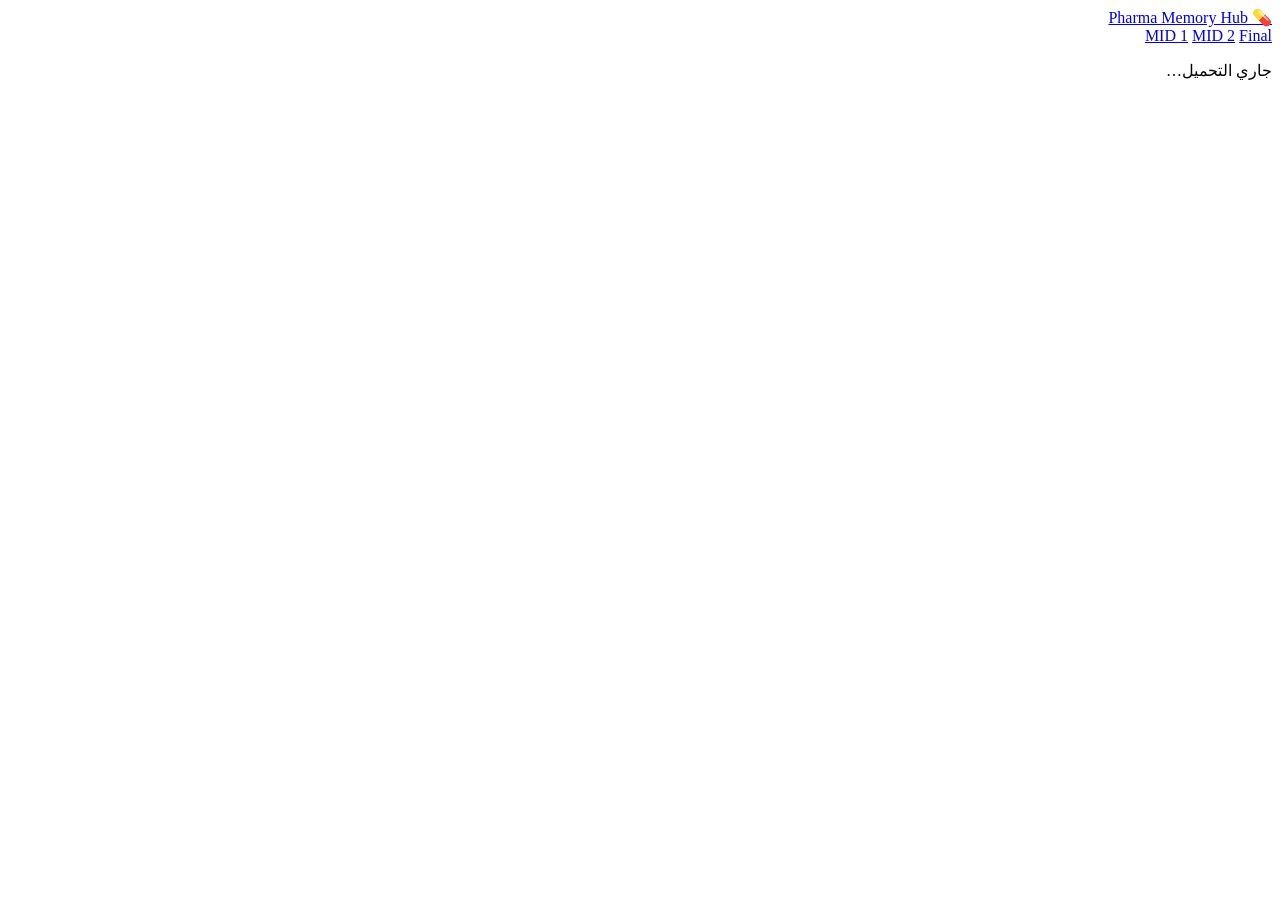
==== lecture.html @ 2d5e548a "Add files via upload git init git add . git commit -m "Initial commit: Pharma Memory Hub" git bra" ====
<!DOCTYPE html>
<html lang="ar" dir="rtl">
<head>
  <meta charset="UTF-8">
  <meta name="viewport" content="width=device-width, initial-scale=1.0">
  <title>محاضرة | Pharma Memory Hub</title>
  <link rel="stylesheet" href="assets/css/styles.css">
</head>
<body>

<!-- NAVBAR -->
<nav class="navbar">
  <a class="navbar-brand" href="index.html">
    <span>💊</span> Pharma Memory Hub
  </a>
  <div class="nav-links">
    <a class="nav-link mid1" href="index.html#mid1">MID 1</a>
    <a class="nav-link mid2" href="index.html#mid2">MID 2</a>
    <a class="nav-link final" href="index.html#final">Final</a>
  </div>
</nav>

<div class="loading" id="loadingState">
  <div class="spinner"></div>
  <p>جاري التحميل…</p>
</div>

<div id="pageContent" style="display:none">
<div class="lecture-page">

  <!-- HEADER -->
  <div class="lecture-header" id="lectureHeader">
    <a class="back-btn" href="index.html">← رجوع للرئيسية</a>
    <h1 id="lectureTitle"></h1>
    <div class="meta" id="lectureMeta"></div>
  </div>

  <!-- SUMMARY -->
  <div class="summary-box" id="summaryBox">
    <h2>📋 ملخص سريع</h2>
    <p id="summaryText"></p>
  </div>

  <!-- KEY DRUGS TABLE -->
  <div class="summary-box" id="keyDrugsBox">
    <h2>💊 الأدوية الرئيسية</h2>
    <table class="key-drugs-table" id="keyDrugsTable">
      <thead>
        <tr><th>الدواء</th><th>الصنف</th><th>ملاحظة</th></tr>
      </thead>
      <tbody id="keyDrugsBody"></tbody>
    </table>
  </div>

  <!-- MODE TABS -->
  <div class="mode-tabs">
    <button class="mode-tab active" data-mode="mnemonics" onclick="switchMode('mnemonics')">
      🧠 ربط ومنمونيكس
    </button>
    <button class="mode-tab" data-mode="flashcards" onclick="switchMode('flashcards')">
      🃏 Flashcards
    </button>
    <button class="mode-tab" data-mode="quiz" onclick="switchMode('quiz')">
      ✅ Quiz MCQ
    </button>
  </div>

  <!-- MNEMONICS MODE -->
  <div id="mode-mnemonics">
    <div id="mnemonicsContainer"></div>
    <div class="empty-state" id="mnemonicsEmpty" style="display:none">
      <div class="icon">🚧</div>
      <p>المنمونيكس لهذه المحاضرة قيد التوليد…</p>
    </div>
  </div>

  <!-- FLASHCARDS MODE -->
  <div id="mode-flashcards" style="display:none">
    <div class="flashcard-progress" id="fcProgress"></div>
    <div class="flashcard-container">
      <div class="flashcard" id="flashcard" onclick="flipCard()">
        <div class="flashcard-face front">
          <div class="face-label">السؤال</div>
          <div class="face-text" id="fcFront"></div>
        </div>
        <div class="flashcard-face back">
          <div class="face-label">الجواب</div>
          <div class="face-text" id="fcBack"></div>
        </div>
      </div>
    </div>
    <p class="flashcard-hint">اضغط على البطاقة لترى الجواب</p>
    <div class="flashcard-controls" id="fcControls" style="display:none">
      <button class="fc-btn again" onclick="rateCard('again')">🔁 مرة ثانية</button>
      <button class="fc-btn good" onclick="rateCard('good')">✅ عرفتها</button>
    </div>
    <div class="empty-state" id="fcDone" style="display:none">
      <div class="icon">🎉</div>
      <p>خلّصت كل البطاقات! أحسنت.</p>
      <button class="quiz-restart-btn" onclick="restartFlashcards()" style="margin-top:16px">إعادة من البداية</button>
    </div>
  </div>

  <!-- QUIZ MODE -->
  <div id="mode-quiz" style="display:none">
    <div class="quiz-container">
      <div class="quiz-progress-bar"><div class="quiz-progress-fill" id="qProgressFill"></div></div>
      <div id="quizMain">
        <div class="quiz-q-num" id="qNum"></div>
        <div class="quiz-question" id="qText"></div>
        <div class="quiz-options" id="qOptions"></div>
        <div class="quiz-explanation" id="qExplanation"></div>
        <button class="quiz-next-btn" id="qNextBtn" onclick="nextQuestion()">التالي ←</button>
      </div>
      <div class="quiz-result" id="quizResult">
        <div class="score" id="quizScore"></div>
        <p id="quizResultText"></p>
        <button class="quiz-restart-btn" onclick="restartQuiz()">🔁 إعادة الكويز</button>
      </div>
      <div class="empty-state" id="quizEmpty" style="display:none">
        <div class="icon">🚧</div>
        <p>الكويز قيد التوليد…</p>
      </div>
    </div>
  </div>

</div><!-- /lecture-page -->
</div><!-- /pageContent -->

<script src="assets/js/flashcards.js"></script>
<script src="assets/js/quiz.js"></script>
<script src="assets/js/lecture.js"></script>
</body>
</html>
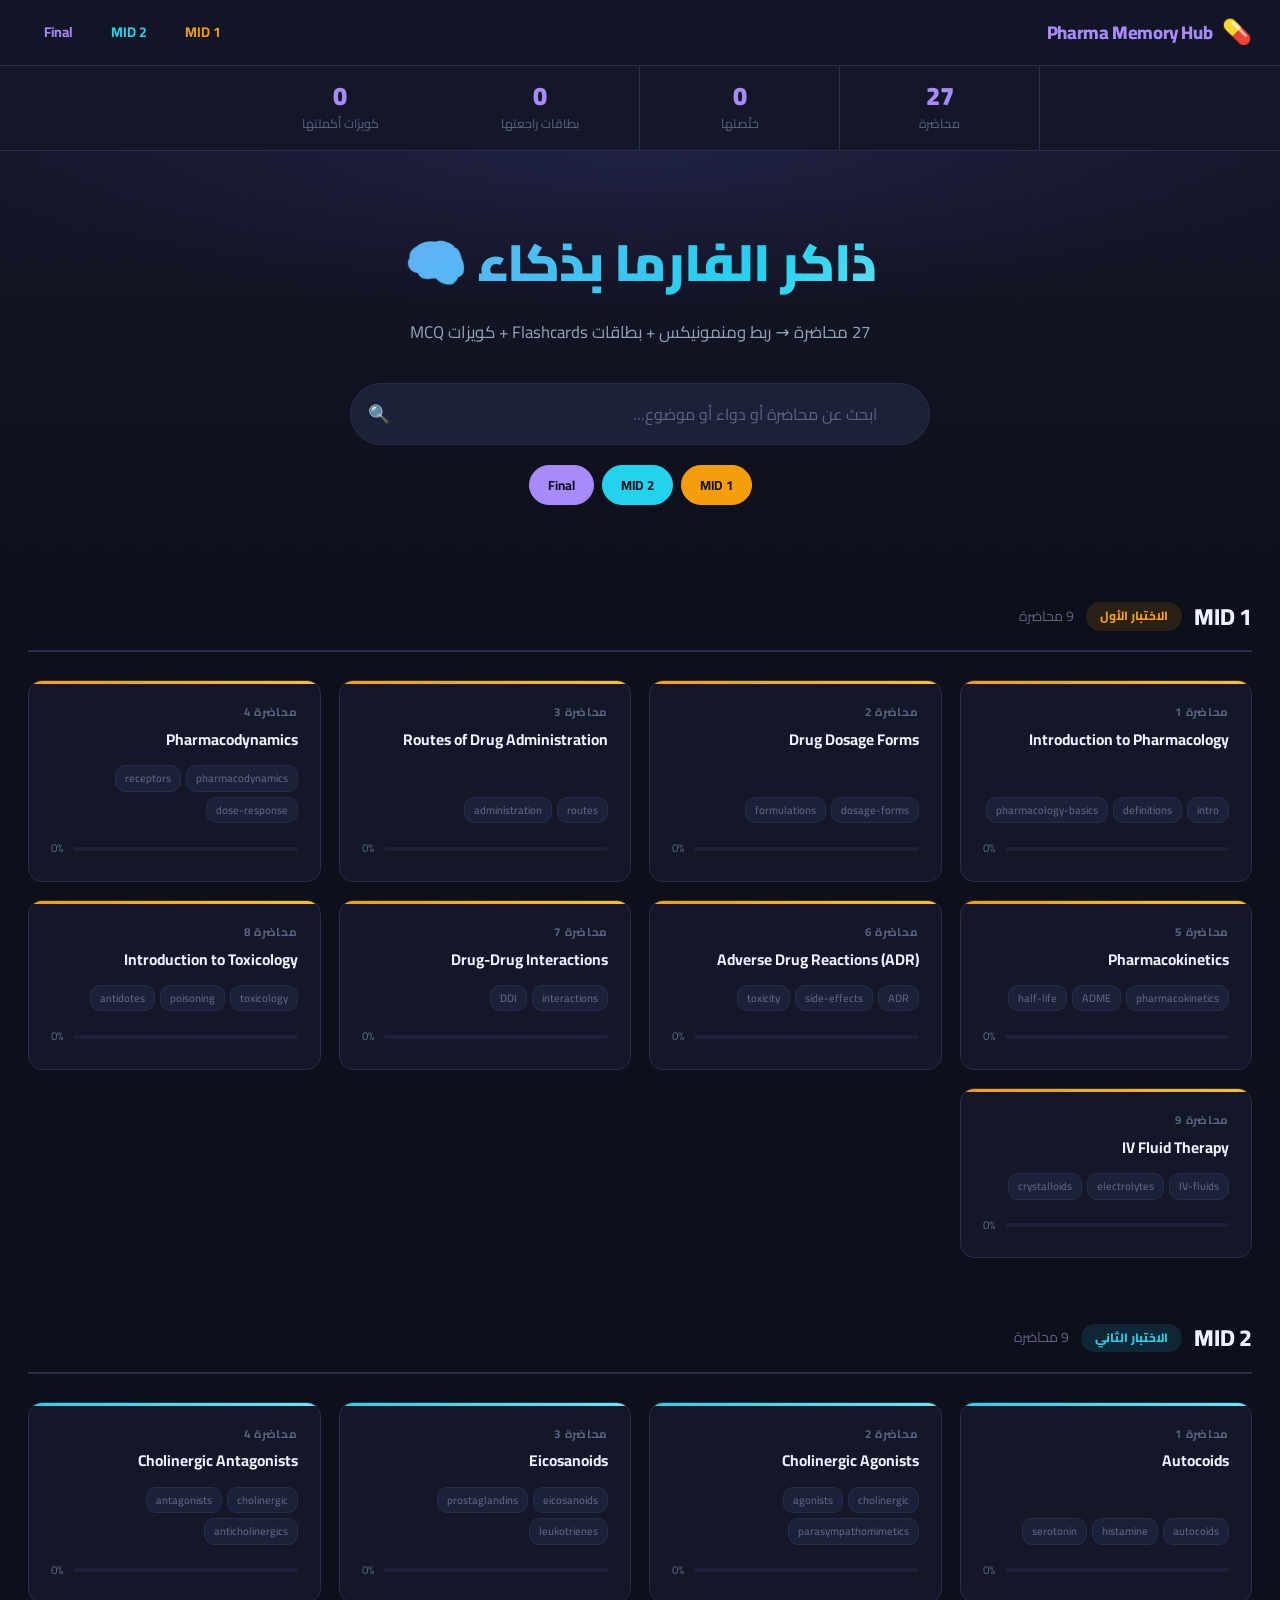
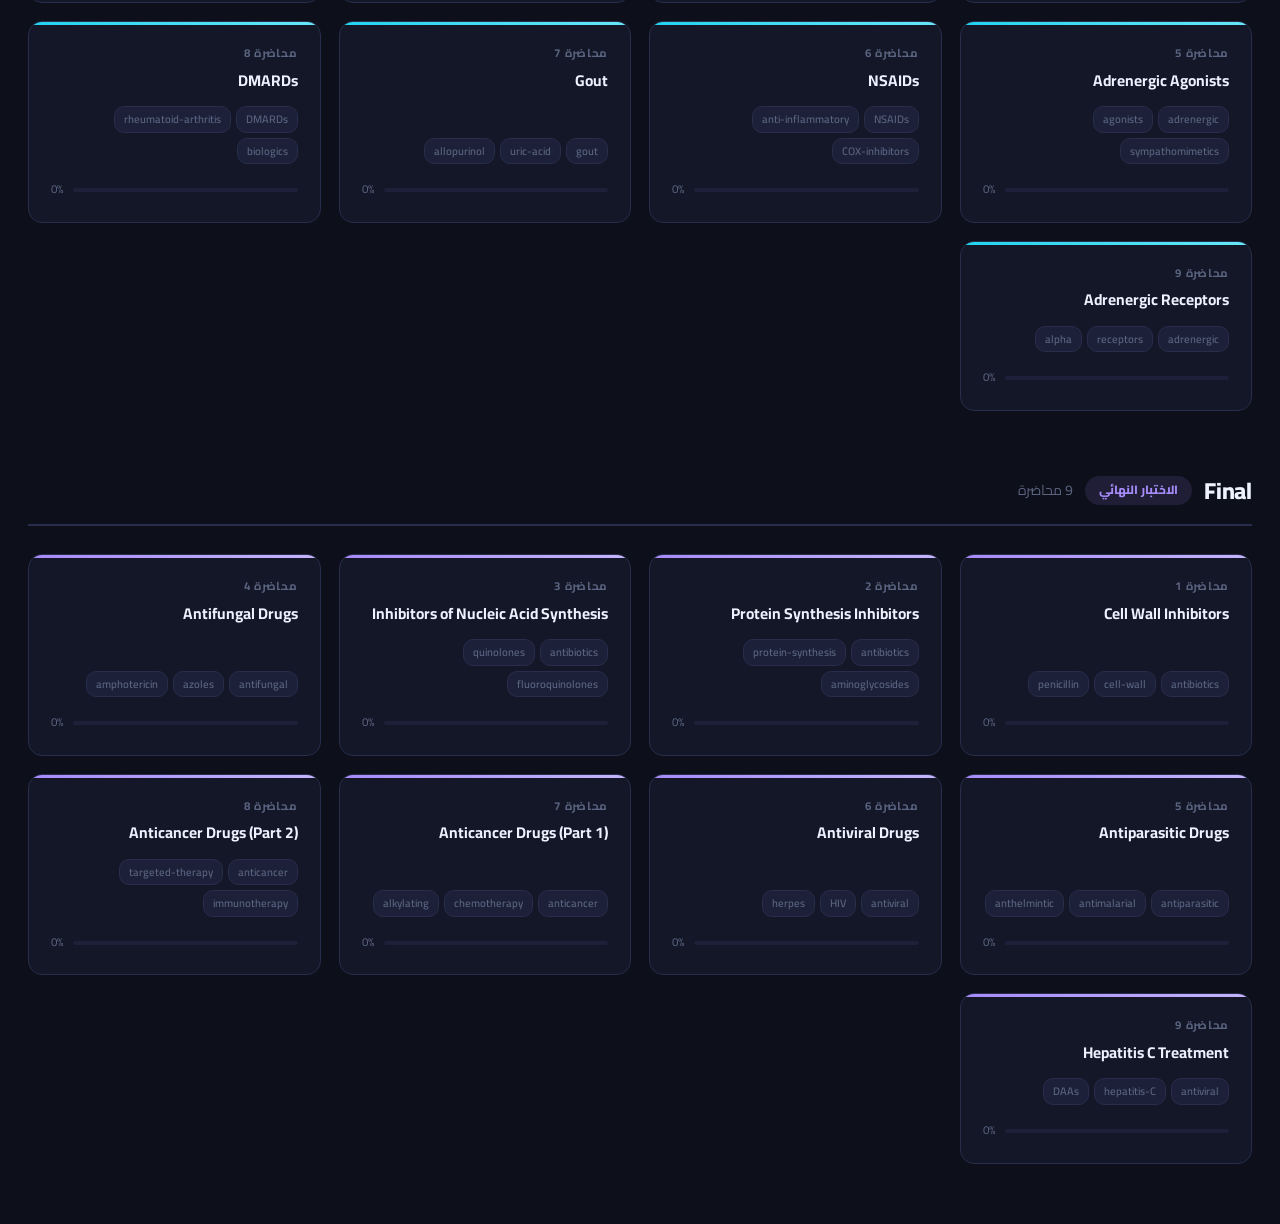
==== commit 7695b631: "improve: overhaul UI styling and UX across all pages - Add Cairo Arabic font + IBM Plex Mono for bet" ====
--- a/lecture.html
+++ b/lecture.html
@@ -4,6 +4,9 @@
   <meta charset="UTF-8">
   <meta name="viewport" content="width=device-width, initial-scale=1.0">
   <title>محاضرة | Pharma Memory Hub</title>
+  <link rel="preconnect" href="https://fonts.googleapis.com">
+  <link rel="preconnect" href="https://fonts.gstatic.com" crossorigin>
+  <link href="https://fonts.googleapis.com/css2?family=Cairo:wght@300;400;600;700;800;900&family=IBM+Plex+Mono:wght@400;600&display=swap" rel="stylesheet">
   <link rel="stylesheet" href="assets/css/styles.css">
 </head>
 <body>
--- a/assets/css/styles.css
+++ b/assets/css/styles.css
@@ -0,0 +1,898 @@
+/* ===== PHARMA MEMORY HUB — Dark Theme ===== */
+@import url('https://fonts.googleapis.com/css2?family=Cairo:wght@300;400;600;700;800;900&family=IBM+Plex+Mono:wght@400;600&display=swap');
+
+:root {
+  --bg:      #0d0f1a;
+  --bg2:     #141728;
+  --bg3:     #1c2038;
+  --border:  #272d4a;
+  --accent:  #6c63ff;
+  --accent2: #a78bfa;
+  --green:   #22c55e;
+  --red:     #ef4444;
+  --yellow:  #f59e0b;
+  --cyan:    #22d3ee;
+  --text:    #eef2ff;
+  --text2:   #94a3b8;
+  --text3:   #5a6480;
+  --mid1:    #f59e0b;
+  --mid2:    #22d3ee;
+  --final:   #a78bfa;
+  --radius:    14px;
+  --radius-sm: 8px;
+  --shadow:    0 8px 32px rgba(0,0,0,0.5);
+  --shadow-sm: 0 2px 12px rgba(0,0,0,0.3);
+  --font: 'Cairo', 'Segoe UI', system-ui, sans-serif;
+  --mono: 'IBM Plex Mono', 'Courier New', monospace;
+}
+
+*, *::before, *::after { box-sizing: border-box; margin: 0; padding: 0; }
+html { scroll-behavior: smooth; }
+
+body {
+  background: var(--bg);
+  color: var(--text);
+  font-family: var(--font);
+  line-height: 1.7;
+  min-height: 100vh;
+}
+
+/* ===== NAVBAR ===== */
+.navbar {
+  background: rgba(20, 23, 40, 0.88);
+  backdrop-filter: blur(16px);
+  -webkit-backdrop-filter: blur(16px);
+  border-bottom: 1px solid var(--border);
+  padding: 0 28px;
+  height: 66px;
+  display: flex;
+  align-items: center;
+  justify-content: space-between;
+  position: sticky;
+  top: 0;
+  z-index: 100;
+}
+
+.navbar-brand {
+  font-size: 1.15rem;
+  font-weight: 800;
+  color: var(--accent2);
+  text-decoration: none;
+  display: flex;
+  align-items: center;
+  gap: 10px;
+  letter-spacing: -0.02em;
+}
+
+.navbar-brand span { font-size: 1.5rem; }
+
+.nav-links { display: flex; gap: 6px; }
+
+.nav-link {
+  padding: 7px 16px;
+  border-radius: 24px;
+  text-decoration: none;
+  font-size: 0.88rem;
+  font-weight: 700;
+  color: var(--text2);
+  transition: all 0.2s;
+}
+
+.nav-link:hover, .nav-link.active { color: var(--text); background: var(--bg3); }
+.nav-link.mid1   { color: var(--mid1); }
+.nav-link.mid2   { color: var(--mid2); }
+.nav-link.final  { color: var(--final); }
+.nav-link.mid1:hover   { background: rgba(245,158,11,0.1); }
+.nav-link.mid2:hover   { background: rgba(34,211,238,0.1); }
+.nav-link.final:hover  { background: rgba(167,139,250,0.1); }
+
+/* ===== STATS BAR ===== */
+.stats-bar {
+  display: flex;
+  justify-content: center;
+  background: var(--bg2);
+  border-bottom: 1px solid var(--border);
+  overflow-x: auto;
+}
+
+.stat-item {
+  text-align: center;
+  padding: 16px 36px;
+  flex: 1;
+  max-width: 200px;
+  border-right: 1px solid var(--border);
+  transition: background 0.2s;
+}
+.stat-item:last-child { border-right: none; }
+.stat-item:hover { background: var(--bg3); }
+
+.stat-item .val {
+  font-size: 1.6rem;
+  font-weight: 900;
+  color: var(--accent2);
+  line-height: 1.1;
+}
+.stat-item .lbl {
+  font-size: 0.78rem;
+  color: var(--text3);
+  margin-top: 3px;
+}
+
+/* ===== HERO ===== */
+.hero {
+  text-align: center;
+  padding: 68px 24px 48px;
+  background:
+    radial-gradient(ellipse 80% 50% at 50% 0%, rgba(108,99,255,0.13) 0%, transparent 70%),
+    linear-gradient(180deg, var(--bg2) 0%, var(--bg) 100%);
+  position: relative;
+  overflow: hidden;
+}
+
+.hero::before {
+  content: '';
+  position: absolute;
+  inset: 0;
+  background-image: radial-gradient(circle, rgba(108,99,255,0.07) 1px, transparent 1px);
+  background-size: 32px 32px;
+  pointer-events: none;
+}
+
+.hero h1 {
+  font-size: clamp(2rem, 4.5vw, 3.2rem);
+  font-weight: 900;
+  background: linear-gradient(135deg, var(--accent2) 0%, var(--cyan) 60%, #fff 100%);
+  -webkit-background-clip: text;
+  -webkit-text-fill-color: transparent;
+  background-clip: text;
+  margin-bottom: 12px;
+  letter-spacing: -0.02em;
+  position: relative;
+}
+
+.hero p {
+  color: var(--text2);
+  font-size: 1.05rem;
+  margin-bottom: 36px;
+  position: relative;
+}
+
+/* ===== SEARCH + FILTER ===== */
+.search-bar {
+  max-width: 580px;
+  margin: 0 auto 20px;
+  position: relative;
+}
+
+.search-bar input {
+  width: 100%;
+  padding: 15px 52px 15px 22px;
+  background: var(--bg3);
+  border: 1.5px solid var(--border);
+  border-radius: 32px;
+  color: var(--text);
+  font-size: 1rem;
+  font-family: var(--font);
+  outline: none;
+  transition: border-color 0.2s, box-shadow 0.2s;
+  direction: rtl;
+}
+
+.search-bar input:focus {
+  border-color: var(--accent);
+  box-shadow: 0 0 0 3px rgba(108,99,255,0.15);
+}
+.search-bar input::placeholder { color: var(--text3); }
+
+.search-bar .search-icon {
+  position: absolute;
+  left: 18px;
+  top: 50%;
+  transform: translateY(-50%);
+  color: var(--text3);
+  font-size: 1.1rem;
+  pointer-events: none;
+}
+
+.filter-row {
+  display: flex;
+  flex-wrap: wrap;
+  gap: 8px;
+  justify-content: center;
+  margin-bottom: 44px;
+  position: relative;
+}
+
+.filter-chip {
+  padding: 7px 18px;
+  border-radius: 24px;
+  border: 1.5px solid var(--border);
+  background: transparent;
+  color: var(--text2);
+  font-size: 0.82rem;
+  font-weight: 700;
+  font-family: var(--font);
+  cursor: pointer;
+  transition: all 0.2s;
+}
+
+.filter-chip:hover { border-color: var(--accent); color: var(--accent2); }
+.filter-chip.active { background: var(--accent); border-color: var(--accent); color: #fff; }
+.filter-chip.exam-mid1  { border-color: var(--mid1); color: var(--mid1); }
+.filter-chip.exam-mid1.active  { background: var(--mid1); color: var(--bg); }
+.filter-chip.exam-mid2  { border-color: var(--mid2); color: var(--mid2); }
+.filter-chip.exam-mid2.active  { background: var(--mid2); color: var(--bg); }
+.filter-chip.exam-final { border-color: var(--final); color: var(--final); }
+.filter-chip.exam-final.active { background: var(--final); color: var(--bg); }
+
+/* ===== SECTIONS ===== */
+.section { padding: 0 28px 60px; max-width: 1280px; margin: 0 auto; }
+
+.section-header {
+  display: flex;
+  align-items: center;
+  gap: 12px;
+  margin-bottom: 28px;
+  padding-bottom: 14px;
+  border-bottom: 2px solid var(--border);
+}
+
+.section-header h2 {
+  font-size: 1.45rem;
+  font-weight: 800;
+  letter-spacing: -0.01em;
+}
+.section-header .exam-badge {
+  padding: 4px 14px;
+  border-radius: 20px;
+  font-size: 0.75rem;
+  font-weight: 800;
+}
+
+.badge-mid1  { background: rgba(245,158,11,0.12);  color: var(--mid1); }
+.badge-mid2  { background: rgba(34,211,238,0.12);  color: var(--mid2); }
+.badge-final { background: rgba(167,139,250,0.12); color: var(--final); }
+
+.section-header .count { margin-left: auto; color: var(--text3); font-size: 0.88rem; }
+
+/* ===== LECTURE GRID ===== */
+.lecture-grid {
+  display: grid;
+  grid-template-columns: repeat(auto-fill, minmax(280px, 1fr));
+  gap: 18px;
+}
+
+.lecture-card {
+  background: var(--bg2);
+  border: 1px solid var(--border);
+  border-radius: var(--radius);
+  padding: 22px;
+  cursor: pointer;
+  text-decoration: none;
+  color: inherit;
+  transition: transform 0.22s, box-shadow 0.22s, border-color 0.22s;
+  display: flex;
+  flex-direction: column;
+  position: relative;
+  overflow: hidden;
+}
+
+.lecture-card::before {
+  content: '';
+  position: absolute;
+  top: 0; left: 0; right: 0;
+  height: 3px;
+  transition: height 0.2s;
+}
+
+.lecture-card.mid1::before  { background: linear-gradient(90deg, var(--mid1), #fbbf24); }
+.lecture-card.mid2::before  { background: linear-gradient(90deg, var(--mid2), #67e8f9); }
+.lecture-card.final::before { background: linear-gradient(90deg, var(--final), #c4b5fd); }
+
+.lecture-card:hover {
+  border-color: var(--accent);
+  transform: translateY(-3px);
+  box-shadow: 0 12px 40px rgba(0,0,0,0.5), 0 0 0 1px rgba(108,99,255,0.2);
+}
+.lecture-card:hover::before { height: 4px; }
+
+.lecture-card .lecture-num {
+  font-size: 0.72rem;
+  color: var(--text3);
+  margin-bottom: 6px;
+  font-weight: 700;
+  text-transform: uppercase;
+  letter-spacing: 0.06em;
+}
+
+.lecture-card h3 {
+  font-size: 0.97rem;
+  font-weight: 700;
+  margin-bottom: 14px;
+  color: var(--text);
+  line-height: 1.45;
+  flex: 1;
+}
+
+.lecture-card .topics {
+  display: flex;
+  flex-wrap: wrap;
+  gap: 5px;
+  margin-bottom: 16px;
+}
+
+.topic-tag {
+  padding: 3px 9px;
+  background: var(--bg3);
+  border: 1px solid var(--border);
+  border-radius: 10px;
+  font-size: 0.68rem;
+  color: var(--text3);
+  font-weight: 600;
+}
+
+.lecture-card .card-footer {
+  display: flex;
+  align-items: center;
+  justify-content: space-between;
+  gap: 10px;
+}
+
+.progress-bar {
+  flex: 1;
+  height: 4px;
+  background: var(--bg3);
+  border-radius: 2px;
+  overflow: hidden;
+}
+
+.progress-fill {
+  height: 100%;
+  border-radius: 2px;
+  transition: width 0.4s ease;
+}
+
+.mid1 .progress-fill  { background: var(--mid1); }
+.mid2 .progress-fill  { background: var(--mid2); }
+.final .progress-fill { background: var(--final); }
+
+.card-status { font-size: 0.72rem; color: var(--text3); white-space: nowrap; }
+.card-status.done { color: var(--green); }
+
+/* ===== LECTURE PAGE ===== */
+.lecture-page { max-width: 880px; margin: 0 auto; padding: 28px 24px 72px; }
+
+.lecture-header {
+  background: var(--bg2);
+  border: 1px solid var(--border);
+  border-radius: var(--radius);
+  padding: 28px;
+  margin-bottom: 20px;
+}
+
+.lecture-header .back-btn {
+  display: inline-flex;
+  align-items: center;
+  gap: 6px;
+  color: var(--text3);
+  text-decoration: none;
+  font-size: 0.85rem;
+  font-weight: 700;
+  margin-bottom: 20px;
+  transition: all 0.2s;
+  padding: 7px 14px;
+  background: var(--bg3);
+  border-radius: 20px;
+  border: 1px solid var(--border);
+}
+
+.lecture-header .back-btn:hover {
+  color: var(--text);
+  border-color: var(--text3);
+  background: var(--border);
+}
+
+.lecture-header h1 {
+  font-size: 1.65rem;
+  font-weight: 800;
+  margin-bottom: 12px;
+  letter-spacing: -0.02em;
+  line-height: 1.3;
+}
+
+.lecture-header .meta {
+  display: flex;
+  gap: 8px;
+  flex-wrap: wrap;
+  align-items: center;
+}
+
+/* ===== MODE TABS ===== */
+.mode-tabs {
+  display: grid;
+  grid-template-columns: repeat(3, 1fr);
+  gap: 6px;
+  background: var(--bg2);
+  border: 1px solid var(--border);
+  border-radius: var(--radius);
+  padding: 6px;
+  margin-bottom: 24px;
+}
+
+.mode-tab {
+  padding: 12px 10px;
+  border: none;
+  border-radius: var(--radius-sm);
+  background: transparent;
+  color: var(--text2);
+  cursor: pointer;
+  font-family: var(--font);
+  font-size: 0.9rem;
+  font-weight: 700;
+  transition: all 0.2s;
+  display: flex;
+  align-items: center;
+  justify-content: center;
+  gap: 6px;
+}
+
+.mode-tab:hover { color: var(--text); background: var(--bg3); }
+.mode-tab.active {
+  background: var(--accent);
+  color: #fff;
+  box-shadow: 0 2px 12px rgba(108,99,255,0.35);
+}
+
+/* ===== SUMMARY ===== */
+.summary-box {
+  background: var(--bg2);
+  border: 1px solid var(--border);
+  border-radius: var(--radius);
+  padding: 24px;
+  margin-bottom: 20px;
+  direction: rtl;
+  text-align: right;
+  transition: border-color 0.2s;
+}
+.summary-box:hover { border-color: rgba(108,99,255,0.3); }
+
+.summary-box h2 {
+  font-size: 0.85rem;
+  color: var(--text3);
+  margin-bottom: 12px;
+  font-weight: 800;
+  text-transform: uppercase;
+  letter-spacing: 0.06em;
+}
+.summary-box p {
+  color: var(--text2);
+  line-height: 1.85;
+  font-size: 0.97rem;
+}
+
+.key-drugs-table {
+  width: 100%;
+  border-collapse: collapse;
+  margin-top: 10px;
+}
+
+.key-drugs-table th, .key-drugs-table td {
+  padding: 11px 16px;
+  border-bottom: 1px solid var(--border);
+  text-align: right;
+  font-size: 0.9rem;
+}
+
+.key-drugs-table th {
+  color: var(--text3);
+  font-weight: 800;
+  font-size: 0.78rem;
+  text-transform: uppercase;
+  letter-spacing: 0.05em;
+}
+.key-drugs-table td:first-child {
+  color: var(--cyan);
+  font-family: var(--mono);
+  font-size: 0.88rem;
+}
+.key-drugs-table tr:last-child td { border-bottom: none; }
+.key-drugs-table tbody tr:hover { background: var(--bg3); }
+
+/* ===== MNEMONIC CARDS ===== */
+.mnemonic-card {
+  background: var(--bg2);
+  border: 1px solid var(--border);
+  border-radius: var(--radius);
+  padding: 28px;
+  margin-bottom: 16px;
+  transition: border-color 0.2s, box-shadow 0.2s;
+}
+
+.mnemonic-card:hover {
+  border-color: rgba(108,99,255,0.4);
+  box-shadow: var(--shadow-sm);
+}
+
+.mnemonic-type {
+  display: inline-flex;
+  align-items: center;
+  gap: 4px;
+  padding: 4px 12px;
+  border-radius: 12px;
+  font-size: 0.72rem;
+  font-weight: 800;
+  text-transform: uppercase;
+  letter-spacing: 0.05em;
+  margin-bottom: 14px;
+}
+
+.type-acronym { background: rgba(245,158,11,0.12); color: var(--yellow); }
+.type-story   { background: rgba(34,211,238,0.12);  color: var(--cyan); }
+.type-visual  { background: rgba(167,139,250,0.12); color: var(--accent2); }
+
+.mnemonic-card h3 {
+  font-size: 1.15rem;
+  font-weight: 800;
+  margin-bottom: 14px;
+  color: var(--accent2);
+  line-height: 1.35;
+}
+
+.mnemonic-card .body {
+  color: var(--text2);
+  line-height: 1.9;
+  direction: rtl;
+  text-align: right;
+  white-space: pre-line;
+  font-size: 0.97rem;
+}
+
+.mnemonic-card .covers {
+  margin-top: 16px;
+  display: flex;
+  flex-wrap: wrap;
+  gap: 6px;
+}
+
+.drug-tag {
+  padding: 4px 12px;
+  background: rgba(34,211,238,0.08);
+  border: 1px solid rgba(34,211,238,0.2);
+  border-radius: 10px;
+  font-size: 0.75rem;
+  color: var(--cyan);
+  font-family: var(--mono);
+  font-weight: 600;
+}
+
+/* ===== FLASHCARDS ===== */
+.flashcard-container {
+  perspective: 1200px;
+  max-width: 620px;
+  margin: 0 auto 24px;
+}
+
+.flashcard {
+  width: 100%;
+  height: 270px;
+  position: relative;
+  transform-style: preserve-3d;
+  transition: transform 0.55s cubic-bezier(0.4, 0, 0.2, 1);
+  cursor: pointer;
+}
+
+.flashcard.flipped { transform: rotateY(180deg); }
+
+.flashcard-face {
+  position: absolute;
+  inset: 0;
+  backface-visibility: hidden;
+  -webkit-backface-visibility: hidden;
+  background: var(--bg2);
+  border: 2px solid var(--border);
+  border-radius: var(--radius);
+  display: flex;
+  flex-direction: column;
+  align-items: center;
+  justify-content: center;
+  padding: 36px;
+  text-align: center;
+  transition: border-color 0.2s;
+}
+
+.flashcard:hover .flashcard-face.front { border-color: var(--accent); }
+
+.flashcard-face.back {
+  transform: rotateY(180deg);
+  border-color: var(--accent);
+  background: linear-gradient(135deg, var(--bg2) 0%, #181630 100%);
+}
+
+.flashcard-face .face-label {
+  font-size: 0.68rem;
+  text-transform: uppercase;
+  color: var(--text3);
+  margin-bottom: 14px;
+  letter-spacing: 0.1em;
+  font-weight: 700;
+}
+
+.flashcard-face .face-text {
+  font-size: 1.15rem;
+  font-weight: 700;
+  line-height: 1.55;
+  direction: rtl;
+}
+
+.flashcard-face.back .face-text { color: var(--accent2); }
+
+.flashcard-hint {
+  text-align: center;
+  color: var(--text3);
+  font-size: 0.8rem;
+  margin-bottom: 20px;
+}
+
+.flashcard-controls {
+  display: flex;
+  gap: 12px;
+  justify-content: center;
+  margin-bottom: 24px;
+}
+
+.fc-btn {
+  padding: 11px 28px;
+  border-radius: 10px;
+  border: 1px solid transparent;
+  font-family: var(--font);
+  font-size: 0.92rem;
+  font-weight: 700;
+  cursor: pointer;
+  transition: all 0.2s;
+}
+
+.fc-btn.again {
+  background: rgba(239,68,68,0.1);
+  color: var(--red);
+  border-color: rgba(239,68,68,0.25);
+}
+.fc-btn.again:hover { background: rgba(239,68,68,0.22); }
+.fc-btn.good {
+  background: rgba(34,197,94,0.1);
+  color: var(--green);
+  border-color: rgba(34,197,94,0.25);
+}
+.fc-btn.good:hover  { background: rgba(34,197,94,0.22); }
+.fc-btn.next {
+  background: var(--bg3);
+  color: var(--text2);
+  border-color: var(--border);
+}
+.fc-btn.next:hover  { background: var(--border); color: var(--text); }
+
+.flashcard-progress {
+  display: flex;
+  align-items: center;
+  justify-content: space-between;
+  color: var(--text3);
+  font-size: 0.82rem;
+  max-width: 620px;
+  margin: 0 auto 16px;
+}
+
+/* ===== QUIZ ===== */
+.quiz-container { max-width: 680px; margin: 0 auto; }
+
+.quiz-progress-bar {
+  height: 5px;
+  background: var(--bg3);
+  border-radius: 3px;
+  overflow: hidden;
+  margin-bottom: 28px;
+}
+
+.quiz-progress-fill {
+  height: 100%;
+  background: linear-gradient(90deg, var(--accent), var(--accent2));
+  transition: width 0.4s ease;
+}
+
+.quiz-q-num {
+  color: var(--text3);
+  font-size: 0.82rem;
+  margin-bottom: 8px;
+  font-weight: 700;
+}
+
+.quiz-question {
+  font-size: 1.1rem;
+  font-weight: 700;
+  margin-bottom: 22px;
+  direction: rtl;
+  text-align: right;
+  line-height: 1.65;
+}
+
+.quiz-options {
+  display: flex;
+  flex-direction: column;
+  gap: 10px;
+  margin-bottom: 20px;
+}
+
+.quiz-option {
+  padding: 15px 20px;
+  background: var(--bg2);
+  border: 1.5px solid var(--border);
+  border-radius: 10px;
+  cursor: pointer;
+  transition: all 0.18s;
+  font-family: var(--font);
+  font-size: 0.95rem;
+  color: var(--text);
+  text-align: right;
+  direction: rtl;
+  font-weight: 600;
+}
+
+.quiz-option:hover:not(:disabled) {
+  border-color: var(--accent);
+  background: var(--bg3);
+  transform: translateX(-3px);
+}
+.quiz-option.correct {
+  border-color: var(--green);
+  background: rgba(34,197,94,0.08);
+  color: var(--green);
+}
+.quiz-option.wrong {
+  border-color: var(--red);
+  background: rgba(239,68,68,0.08);
+  color: var(--red);
+}
+.quiz-option:disabled { cursor: default; }
+
+.quiz-explanation {
+  background: rgba(108,99,255,0.07);
+  border: 1px solid rgba(108,99,255,0.22);
+  border-radius: 10px;
+  padding: 16px 20px;
+  font-size: 0.9rem;
+  color: var(--text2);
+  direction: rtl;
+  text-align: right;
+  line-height: 1.85;
+  margin-bottom: 20px;
+  display: none;
+}
+
+.quiz-explanation.show { display: block; }
+.quiz-explanation strong { color: var(--accent2); }
+
+.quiz-next-btn {
+  display: none;
+  width: 100%;
+  padding: 14px;
+  background: var(--accent);
+  border: none;
+  border-radius: 10px;
+  color: #fff;
+  font-family: var(--font);
+  font-size: 1rem;
+  font-weight: 800;
+  cursor: pointer;
+  transition: all 0.2s;
+  box-shadow: 0 4px 16px rgba(108,99,255,0.3);
+}
+
+.quiz-next-btn.show { display: block; }
+.quiz-next-btn:hover {
+  background: var(--accent2);
+  box-shadow: 0 4px 24px rgba(167,139,250,0.4);
+  transform: translateY(-1px);
+}
+
+.quiz-result {
+  text-align: center;
+  padding: 60px 24px;
+  display: none;
+}
+
+.quiz-result.show { display: block; }
+
+.quiz-result .score {
+  font-size: 4.5rem;
+  font-weight: 900;
+  background: linear-gradient(135deg, var(--accent2), var(--cyan));
+  -webkit-background-clip: text;
+  -webkit-text-fill-color: transparent;
+  background-clip: text;
+  line-height: 1;
+  margin-bottom: 8px;
+}
+
+.quiz-result p { color: var(--text2); margin: 8px 0 28px; font-size: 1rem; }
+
+.quiz-restart-btn {
+  padding: 13px 36px;
+  background: var(--accent);
+  border: none;
+  border-radius: 12px;
+  color: #fff;
+  font-family: var(--font);
+  font-size: 1rem;
+  font-weight: 800;
+  cursor: pointer;
+  transition: all 0.2s;
+  box-shadow: 0 4px 16px rgba(108,99,255,0.3);
+}
+
+.quiz-restart-btn:hover {
+  background: var(--accent2);
+  transform: translateY(-1px);
+}
+
+/* ===== LOADING / EMPTY ===== */
+.loading {
+  text-align: center;
+  padding: 100px 24px;
+  color: var(--text3);
+}
+
+.loading .spinner {
+  width: 44px; height: 44px;
+  border: 3px solid var(--border);
+  border-top-color: var(--accent);
+  border-radius: 50%;
+  animation: spin 0.75s linear infinite;
+  margin: 0 auto 18px;
+}
+
+@keyframes spin { to { transform: rotate(360deg); } }
+
+.empty-state {
+  text-align: center;
+  padding: 64px 24px;
+  color: var(--text3);
+}
+
+.empty-state .icon {
+  font-size: 3rem;
+  margin-bottom: 14px;
+  display: block;
+}
+
+/* ===== SCROLLBAR ===== */
+::-webkit-scrollbar { width: 6px; }
+::-webkit-scrollbar-track { background: var(--bg); }
+::-webkit-scrollbar-thumb { background: var(--border); border-radius: 3px; }
+::-webkit-scrollbar-thumb:hover { background: var(--text3); }
+
+/* ===== RESPONSIVE ===== */
+@media (max-width: 768px) {
+  .navbar { padding: 0 18px; }
+  .nav-links { gap: 4px; }
+  .nav-link { padding: 6px 10px; font-size: 0.8rem; }
+
+  .stat-item { padding: 14px 20px; min-width: 110px; }
+
+  .hero { padding: 52px 18px 36px; }
+  .section { padding: 0 18px 44px; }
+  .lecture-grid { grid-template-columns: repeat(auto-fill, minmax(240px, 1fr)); gap: 14px; }
+  .lecture-page { padding: 20px 16px 56px; }
+  .flashcard { height: 250px; }
+  .mnemonic-card { padding: 22px; }
+}
+
+@media (max-width: 480px) {
+  .nav-links { display: none; }
+  .lecture-grid { grid-template-columns: 1fr; }
+  .mode-tabs { grid-template-columns: 1fr; gap: 4px; }
+  .flashcard { height: 220px; }
+  .stat-item { padding: 12px 16px; min-width: 80px; }
+  .stat-item .val { font-size: 1.3rem; }
+  .flashcard-controls { flex-wrap: wrap; }
+  .fc-btn { flex: 1; min-width: 80px; }
+  .lecture-header { padding: 20px; }
+  .lecture-header h1 { font-size: 1.35rem; }
+}
